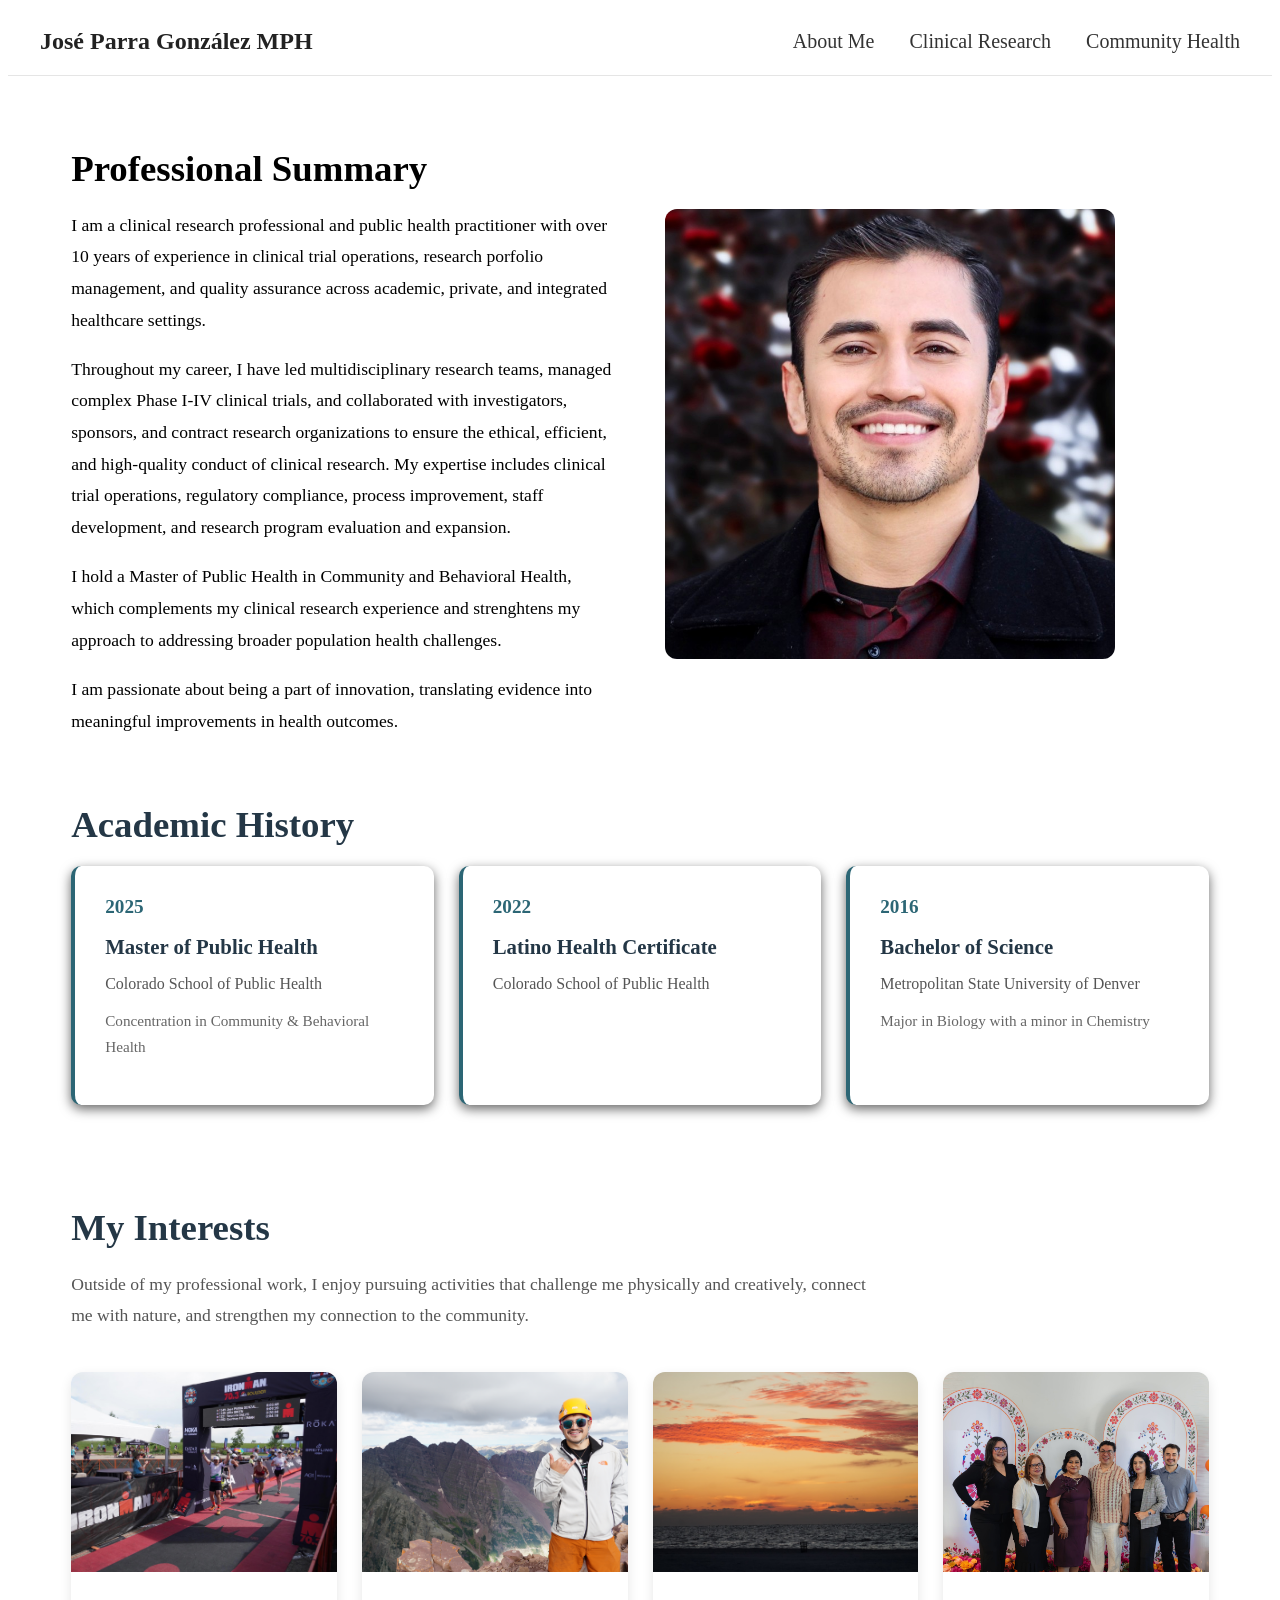
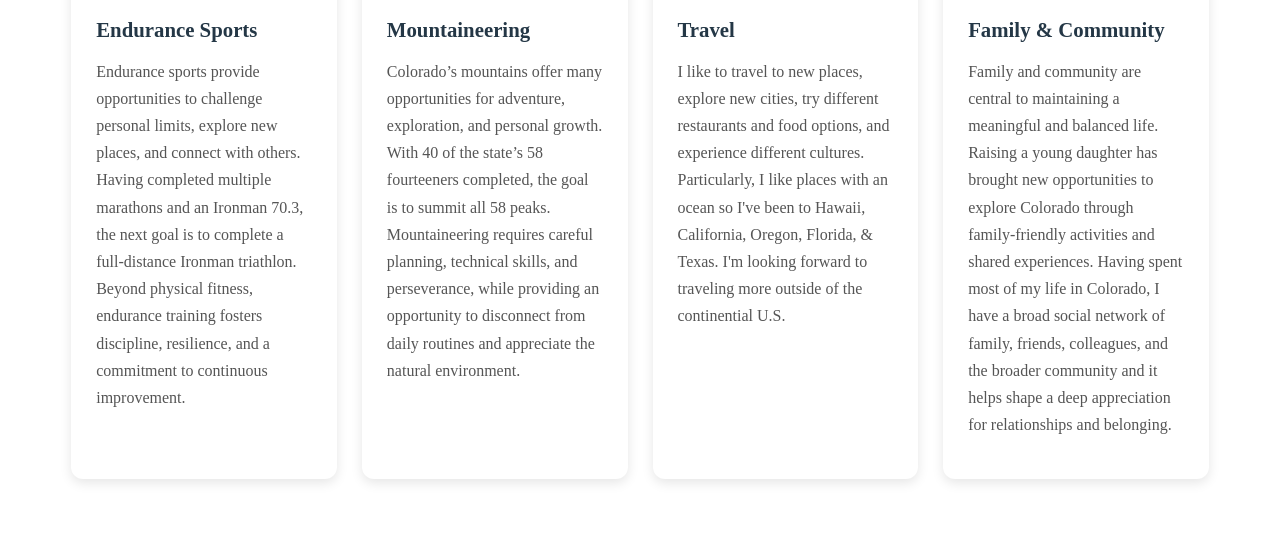
==== index.html @ 6e9a09c0 "Initial website" ====
<!DOCTYPE html>
<html lang="en">
<head>
    <meta charset="UTF-8">
    <meta name="viewport" content="width=device-width, initial-scale=1.0">
    <title>About Me</title>
     <link rel=stylesheet href="styles.css">
</head>
<body>
    <!-- NAVIGATION BAR -->
<header class="site-header">
    <nav class="navbar">

        <!-- Website Name -->
        <a href="index.html" class="nav-logo">José Parra González MPH</a>

        <!-- Mobile Hamburger Button -->
        <button class="menu-toggle" aria-label="Toggle navigation"
                aria-expanded="false" aria-controls="nav-links">
            ☰
        </button>

        <!-- Navigation Links -->
        <ul class="nav-links" id="nav-links">
            <li><a href="index.html">About Me</a></li>
            <li><a href="clinical.html">Clinical Research</a></li>
            <li><a href="publichealth.html">Community Health</a></li>
        </ul>
    </nav>
</header>
<main>
    <section class="professional-summary">
        <div class="prof-container">
            <div class="prof-text">
                <h1> Professional Summary </h1>
                <p> I am a clinical research professional and public health practitioner with over 10 years of experience 
                    in clinical trial operations, research porfolio management, and quality assurance across academic, 
                    private, and integrated healthcare settings.
                </p>
                <p>
                    Throughout my career, I have led multidisciplinary research teams, managed complex Phase I-IV clinical trials, 
                    and collaborated with investigators, sponsors, and contract research organizations to ensure the ethical, 
                    efficient, and high-quality conduct of clinical research. My expertise includes clinical trial operations, 
                    regulatory compliance, process improvement, staff development, and research program
                    evaluation and expansion.
                </p>
                <p>
                    I hold a Master of Public Health in Community and Behavioral Health, 
                    which complements my clinical research experience and strenghtens my 
                    approach to addressing broader population health challenges. 
                    
                </p>
                <p>
                    I am passionate about being a part of innovation, translating evidence 
                    into meaningful improvements in health outcomes.
                </p>
            </div>
            <div class="picture">
                <img src="images/profile.jpeg">
            </div>

        </div>
    </section>
    <section class="education">
        <div class="education-container">
            <h1> Academic History</h1>
        </div>
        <div class="education-grid">
            <!--MPH-->
        <div class="education-card">
            <span class="education-year"> 2025 </span>
            <h2> Master of Public Health </h2>
            <h3> Colorado School of Public Health </h4>
            <p> Concentration in Community & Behavioral Health</p>
        </div>
        <!--CERTIFICATE-->
        <div class="education-card">
            <span class="education-year">2022</span>
            <h2> Latino Health Certificate</h2>
            <h3> Colorado School of Public Health</h3>
        </div>
        <!--BACHELORS-->
        <div class="education-card">
            <span class="education-year">2016</span>
            <h2> Bachelor of Science </h2>
            <h3> Metropolitan State University of Denver</h3>
            <p>Major in Biology with a minor in Chemistry</p>
        </div>
        </div>
    </section>
    <!--INTERESTS-->
    <!-- MY INTERESTS SECTION -->
<section class="interests-section">

    <div class="interests-container">

        <h2>My Interests</h2>

        <p class="interests-intro">
            Outside of my professional work, I enjoy pursuing
            activities that challenge me physically and creatively,
            connect me with nature, and strengthen my connection
            to the community.
        </p>

        <div class="interests-grid">

            <!-- ENDURANCE SPORTS -->
            <div class="interest-card">
                <img src="images/ironman.jpg" alt="Triathlon">

                <div class="interest-content">
                    <h3>Endurance Sports</h3>
                    <p>
                Endurance sports provide opportunities to challenge personal limits, explore new places, and connect with others. 
                Having completed multiple marathons and an Ironman 70.3, the next goal is to complete a full-distance Ironman triathlon. 
                Beyond physical fitness, endurance training fosters discipline, resilience, and a commitment to continuous improvement.
                    </p>
                </div>
            </div>

            <!-- MOUNTAINEERING -->
            <div class="interest-card">
                <img src="images/pyramid.jpg" alt="Mountaineering">

                <div class="interest-content">
                    <h3>Mountaineering</h3>

                    <p>
Colorado’s mountains offer many opportunities for adventure, exploration, and personal growth. 
With 40 of the state’s 58 fourteeners completed, the goal is to summit all 58 peaks. 
Mountaineering requires careful planning, technical skills, and perseverance, while providing an opportunity to disconnect from daily routines and appreciate the natural environment.
                        
                    </p>
                </div>
            </div>

            <!-- PHOTOGRAPHY -->
            <div class="interest-card">
                <img src="images/ocean.jpg" alt="Photography">

                <div class="interest-content">
                    <h3>Travel</h3>

                    <p>
                        I like to travel to new places, explore new cities, try different restaurants and food options, and experience
                        different cultures. Particularly, I like places with an ocean so I've been to Hawaii, California, Oregon, Florida, & Texas. 
                        I'm looking forward to traveling more outside of the continential U.S.
                    </p>
                </div>
            </div>

            <!-- COMMUNITY -->
            <div class="interest-card">
                <img src="images/grupo.jpeg" alt="Community">

                <div class="interest-content">
                    <h3>Family & Community</h3>

                    <p>
                        Family and community are central to maintaining a meaningful and balanced life. 
                        Raising a young daughter has brought new opportunities to explore Colorado through family-friendly activities and shared experiences. 
                        Having spent most of my life in Colorado, I have a broad social network of family, friends, colleagues, 
                        and the broader community and it helps shape a deep appreciation for relationships and belonging.
                    </p>
                </div>
            </div>
        </div>
    </div>
</section>
</main>
</body>
</html>
---- styles.css ----
/* NAVIGATION BAR */

.site-header {
    width: 100%;
    background-color: #ffffff;
    border-bottom: 1px solid #e5e5e5;
    position: sticky;
    top: 0;
    z-index: 1000;
}

.navbar {
    max-width: 1200px;
    margin: 0 auto;
    padding: 20px 30px;

    display: flex;
    justify-content: space-between;
    align-items: center;
}   

/* WEBSITE NAME */

.nav-logo {
    font-size: 24px;
    font-weight: 700;
    color: #222;
    text-decoration: none;
}

/* NAVIGATION LINKS */

.nav-links {
    display: flex;
    align-items: center;
    gap: 35px;

    list-style: none;
    margin: 0;
    padding: 0;
}

.nav-links a {
    text-decoration: none;
    color: #333;
    font-size: 20px;
    font-weight: 500;
    transition: color 0.3s ease;
}

.nav-links a:hover {
    color: #0077b6;
}

/* HAMBURGER BUTTON */

.menu-toggle {
    display: none;
    background: none;
    border: none;
    font-size: 28px;
    cursor: pointer;
}

/* MOBILE NAVIGATION */

@media (max-width: 768px) {

    .navbar {
        padding: 15px 20px;
        flex-wrap: wrap;
    }

    .menu-toggle {
        display: block;
    }

    .nav-links {
        display: none;
        flex-direction: column;
        align-items: flex-start;
        gap: 20px;

        width: 100%;
        padding: 20px 0;
    }

    .nav-links.active {
        display: flex;
    }
}
.professional-summary {
    width: 100%;
    padding: 40px 5% 10px;
    box-sizing: border-box;

}
.prof-container {
    display: grid;
    grid-template-columns: 1fr 1fr;
    align-items: center;
    gap: 50px;
    max-width: 1200px;
    margin: 0 auto;
}
.prof-text {
    text-align: left;
}
.prof-text h1 {
    font-size: 2.3rem;
    margin-bottom: 20px;
}
.prof-text p {
    font-size: 1.1rem;
    line-height: 1.8;
    margin-bottom: 15px;

}
.picture {
    width: 100%;
}
.picture img{
    width: 100%;
    max-width: 450px;
    height: auto;
    display: block;
    border-radius: 12px;
}
.education {
    width: 100%;
    padding: 10px 5%;
    background-color: white;
    box-sizing: border-box;
}
.education-container {
    max-width: 1200px;
    margin: 0 auto;
}
.education-container h1 {
    font-size: 2.3rem;
    margin-bottom: 20px;
    color: #243746
}
.education-grid {
    display: grid;
    grid-template-columns: repeat(3, 1fr);
    gap: 25px;
    max-width: 1200px;
    margin: 0 auto;
}
.education-card {
    background-color: white;
    padding: 30px;
    border-radius: 10px;
    border-left: 4px solid #2c6675;
    box-shadow: 0 4px 12px rgba(0,0,0,0.6);
    transition: transform 0.3s ease;
}
.education-card:hover {
    transform: translateY(-5px);
}
.education-year {
    display: block;
    font-size: 1.2rem;
    font-weight: 600;
    color: #2c6675;
    margin-bottom: 15px;
}
.education-card h2 {
    font-size: 1.3rem;
    margin-bottom: 10px;
    color:#243746
}
.education-card h3{
    font-size: 1rem;
    margin-bottom: 15px;
    font-weight: 500;
    color: #555;
}
.education-card p{
    font-size: 0.95rem;
    line-height: 1.7;
    color: #666
}
@media (max-width: 768px) {

    .education {
        padding: 50px 20px;
    }

    .education-grid {
        grid-template-columns: 1fr;
        gap: 20px;
    }

    .education-container h2 {
        font-size: 1.8rem;
    }

    .education-card {
        padding: 25px;
    }
}
/* MY INTERESTS SECTION */

.interests-section {
    width: 100%;
    padding: 60px 5%;
    box-sizing: border-box;
    background-color: white;
}

.interests-container {
    max-width: 1200px;
    margin: 0 auto;
}

/* HEADING */

.interests-container h2 {
    font-size: 2.3rem;
    color: #243746;
    margin-bottom: 20px;
}

/* INTRODUCTION */

.interests-intro {
    max-width: 800px;
    font-size: 1.1rem;
    line-height: 1.8;
    margin-bottom: 40px;
    color: #555;
}

/* GRID */

.interests-grid {
    display: grid;
    grid-template-columns: repeat(4, minmax(0, 1fr));
    gap: 25px;
}

/* CARDS */

.interest-card {
    background-color: white;
    border-radius: 12px;
    overflow: hidden;
    box-shadow: 0 4px 12px rgba(0, 0, 0, 0.10);
    transition: transform 0.3s ease;
}

.interest-card:hover {
    transform: translateY(-5px);
}

/* IMAGES */

.interest-card img {
    width: 100%;
    height: 200px;
    object-fit: cover;
    display: block;
}

/* TEXT CONTENT */

.interest-content {
    padding: 25px;
}

.interest-content h3 {
    font-size: 1.3rem;
    color: #243746;
    margin-bottom: 15px;
}

.interest-content p {
    font-size: 1rem;
    line-height: 1.7;
    color: #555;
}
.core-competencies h2 {
    font-size: 2rem;
    margin-bottom: 30px;
}
.competencies-grid {
   display: grid;

    grid-template-columns: repeat(3, minmax(0, 1fr));
    gap: 25px;
    align-items: stretch;
}
.competency-card {
    background: #f7f8fa;
    padding: 15px 30px 30px;
    border-radius: 12px;
    box-shadow: 0 4px 12px rgba(0, 0, 0, 0.08);
    margin-top: 0;
}
.competency-card h2 {
    margin-bottom: 8px;
    font-size: 20px;
    color: #243746
}
.competency-card p{
    line-height: 1.6;
}
.experience-section h2 {
    font-size: 2rem;
    margin-bottom: 30px;
}
.experience-card {
    padding: 30px;
    margin-bottom: 25px;
    background: #ffffff;
    border-left: 4px solid #243746;
    box-shadow: 0 4px 12px rgba(0, 0, 0, 0.06);
    border-radius: 8px;
}
.experience-card h3 {
    margin-bottom: 10px;
}
.experience-card span {
    color: #666;
    font-size: 1.1rem;
}
.experience-card p{
    margin-top: 20px;
    line-height: 1.8;
    font-size: 10px;
}
.experience-card ul {
    padding-left: 25px;
    margin-top: 20px;
}

.experience-card li {
    line-height: 1.3;
    margin-bottom: 18px;
}
/* TABLET */
@media (max-width: 900px) {
    .competencies-grid {
        grid-template-columns: repeat(2, 1fr);
    }
}

/* MOBILE */

@media (max-width: 600px) {

    .competencies-grid {
        grid-template-columns: 1fr;
    }
    .competency-card,
    .experience-card {
        padding: 22px;
    }

}
.publications h3 {
    font-size: 2rem;
}
.publications li {
    line-height: 1.3;
}
/* PUBLIC HEALTH PROJECTS */

.public-health-projects {
    width: 100%;
    max-width: 1400px;
    margin: 40px 0;
    padding: 20px 40px;
    padding-left: 0;
    box-sizing: border-box;
    text-align: left;
}
/* SECTION HEADING */

.public-health-projects h2 {
    font-size: 32px;
    color: black;
    margin-bottom: 40px;
}

/* PROJECTS CONTAINER */

.projects-container {
    display: flex;
    flex-direction: column;
}

/* INDIVIDUAL PROJECT */

.project-card {
    display: grid;
    grid-template-columns: 1.5fr 1fr;
    gap: 50px;
    align-items: center;

    padding: 40px 0;
    border-bottom: 1px solid #ddd;
}

/* PROJECT TEXT */

.project-content {
    min-width: 0;
}

.project-year {
    display: block;
    font-size: 16px;
    font-weight: 600;
    color: #777;
    margin-bottom: 12px;
}

.project-content h3 {
    font-size: 26px;
    color: #333;
    margin-bottom: 20px;
}

.project-content p {
    font-size: 17px;
    line-height: 1.8;
    color: #555;
    max-width: 650px;
}

/* PROJECT IMAGE */

.project-image {
    width: 100%;
}

.project-image img {
    width: 100%;
    height: 250px;
    object-fit: cover;
    border-radius: 10px;
    display: block;
}

/* REMOVE LAST DIVIDER */

.project-card:last-child {
    border-bottom: none;
}
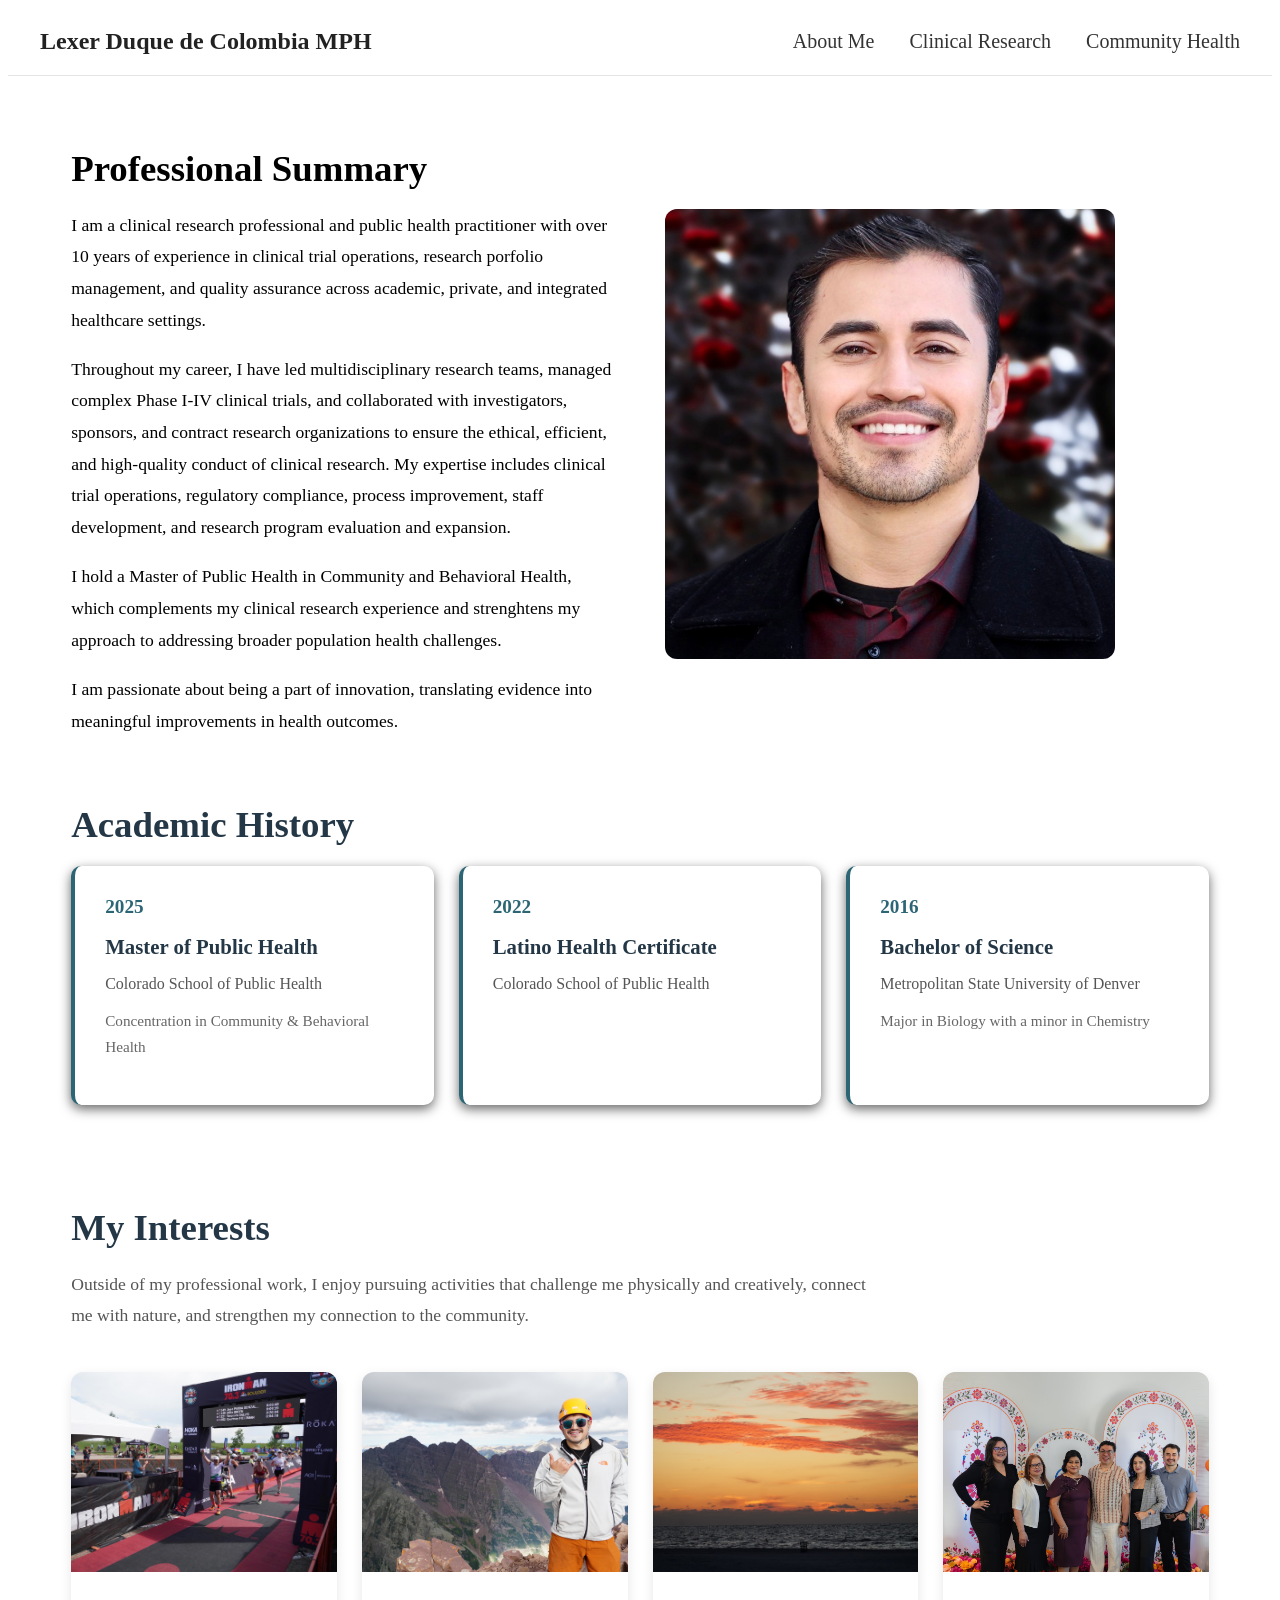
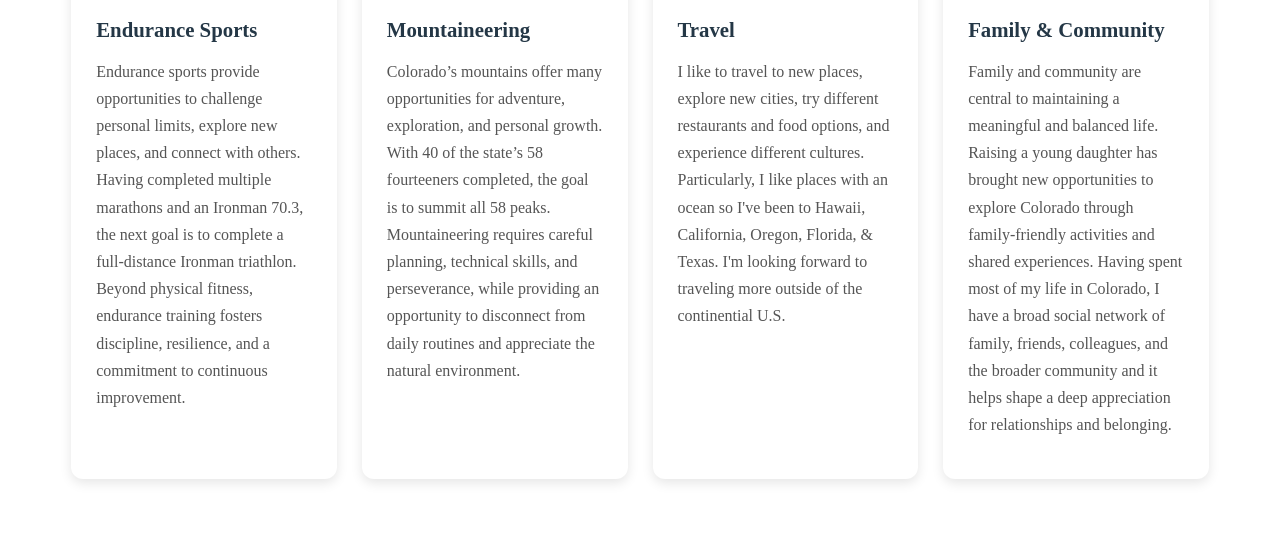
==== commit e494c48a: "name change super Lex" ====
--- a/index.html
+++ b/index.html
@@ -12,7 +12,7 @@
     <nav class="navbar">
 
         <!-- Website Name -->
-        <a href="index.html" class="nav-logo">José Parra González MPH</a>
+        <a href="index.html" class="nav-logo">Lexer Duque de Colombia MPH</a>
 
         <!-- Mobile Hamburger Button -->
         <button class="menu-toggle" aria-label="Toggle navigation"
@@ -169,5 +169,6 @@
     </div>
 </section>
 </main>
+<script src="script.js"></script>
 </body>
 </html>
--- a/styles.css
+++ b/styles.css
@@ -449,4 +449,253 @@
 
 .project-card:last-child {
     border-bottom: none;
+}
+
+@media (max-width: 768px) {
+
+    .navbar {
+        display: flex;
+        justify-content: space-between;
+        align-items: center;
+        position: relative;
+        padding: 15px 20px;
+    }
+
+    .nav-logo {
+        font-size: 18px;
+    }
+
+    .menu-toggle {
+        display: block;
+        cursor: pointer;
+        z-index: 1001;
+    }
+
+    .nav-links {
+        display: none;
+        position: absolute;
+        top: 100%;
+        left: 0;
+        width: 100%;
+        background: white;
+        flex-direction: column;
+        align-items: center;
+        gap: 0;
+        padding: 15px 0;
+        box-shadow: 0 8px 15px rgba(0, 0, 0, 0.1);
+        z-index: 1000;
+    }
+
+    .nav-links.active {
+        display: flex;
+    }
+
+    .nav-links li {
+        width: 100%;
+        text-align: center;
+    }
+
+    .nav-links a {
+        display: block;
+        padding: 12px 20px;
+    }
+}
+/* PUBLIC HEALTH PROJECTS - MOBILE */
+
+.project-card {
+    grid-template-columns: 1fr;
+    gap: 25px;
+    padding: 30px 0;
+}
+
+.project-content {
+    width: 100%;
+    min-width: 0;
+}
+
+.project-content h3 {
+    font-size: 1.5rem;
+    line-height: 1.3;
+}
+
+.project-content p {
+    font-size: 1rem;
+    line-height: 1.7;
+}
+
+.project-image {
+    width: 100%;
+}
+
+.project-image img {
+    width: 100%;
+    height: 220px;
+    object-fit: cover;
+    display: block;
+}
+/* MOBILE RESPONSIVE LAYOUT */
+
+@media (max-width: 768px) {
+
+    .interests-container {
+        display: grid;
+        grid-template-columns: 1fr;
+        gap: 25px;
+        padding: 20px;
+    }
+
+    .interest-card {
+        width: 100%;
+        max-width: 100%;
+        box-sizing: border-box;
+    }
+
+    .interest-card img {
+        width: 100%;
+        height: 220px;
+        object-fit: cover;
+    }
+
+    .interest-card h3 {
+        font-size: 24px;
+    }
+
+    .interest-card p {
+        font-size: 16px;
+        line-height: 1.6;
+    }
+}
+@media (max-width: 768px) {
+
+    .prof-container {
+        display: flex;
+        flex-direction: column;
+        align-items: center;
+        gap: 30px;
+        padding: 20px;
+    }
+
+    .prof-text {
+        width: 100%;
+        max-width: 100%;
+    }
+
+    .prof-text p {
+        font-size: 17px;
+        line-height: 1.7;
+    }
+
+    .picture {
+        width: 100%;
+        display: flex;
+        justify-content: center;
+    }
+
+    .picture img {
+        width: 100%;
+        max-width: 280px;
+        height: auto;
+        border-radius: 15px;
+    }
+}
+@media (max-width: 768px) {
+
+    .projects-container {
+        display: flex;
+        flex-direction: column;
+        gap: 25px;
+        padding: 20px;
+    }
+
+    .project-card {
+        width: 100%;
+        max-width: 100%;
+    }
+
+    .project-card h3 {
+        font-size: 26px;
+        line-height: 1.3;
+    }
+
+
+    .project-card p {
+        font-size: 16px;
+        line-height: 1.7;
+    }
+
+    .project-image {
+        width: 100%;
+        display: flex;
+        justify-content: center;
+    }
+
+    .project-image img {
+        width: 100%;
+        max-width: 350px;
+        height: auto;
+        object-fit: cover;
+        border-radius: 15px;
+    }
+}
+/* =====================================
+   MY INTERESTS - MOBILE RESPONSIVE
+===================================== */
+
+@media (max-width: 768px) {
+
+    .interests-section {
+        width: 100%;
+        padding: 40px 20px;
+        box-sizing: border-box;
+    }
+
+    .interests-container {
+        width: 100%;
+        max-width: 100%;
+        margin: 0 auto;
+    }
+
+    .interests-grid {
+        display: grid;
+        grid-template-columns: 1fr;
+        gap: 25px;
+    }
+
+    .interest-card {
+        width: 100%;
+        min-width: 0;
+        box-sizing: border-box;
+        overflow: hidden;
+    }
+
+    .interest-card img {
+        width: 100%;
+        height: 220px;
+        object-fit: cover;
+        display: block;
+    }
+
+    .interest-content {
+        padding: 20px;
+    }
+
+    .interest-content h3 {
+        font-size: 1.4rem;
+        line-height: 1.3;
+    }
+
+    .interest-content p {
+        font-size: 1rem;
+        line-height: 1.7;
+        overflow-wrap: break-word;
+    }
+
+    .interests-container h2 {
+        font-size: 2rem;
+    }
+
+    .interests-intro {
+        font-size: 1rem;
+        line-height: 1.7;
+    }
 }
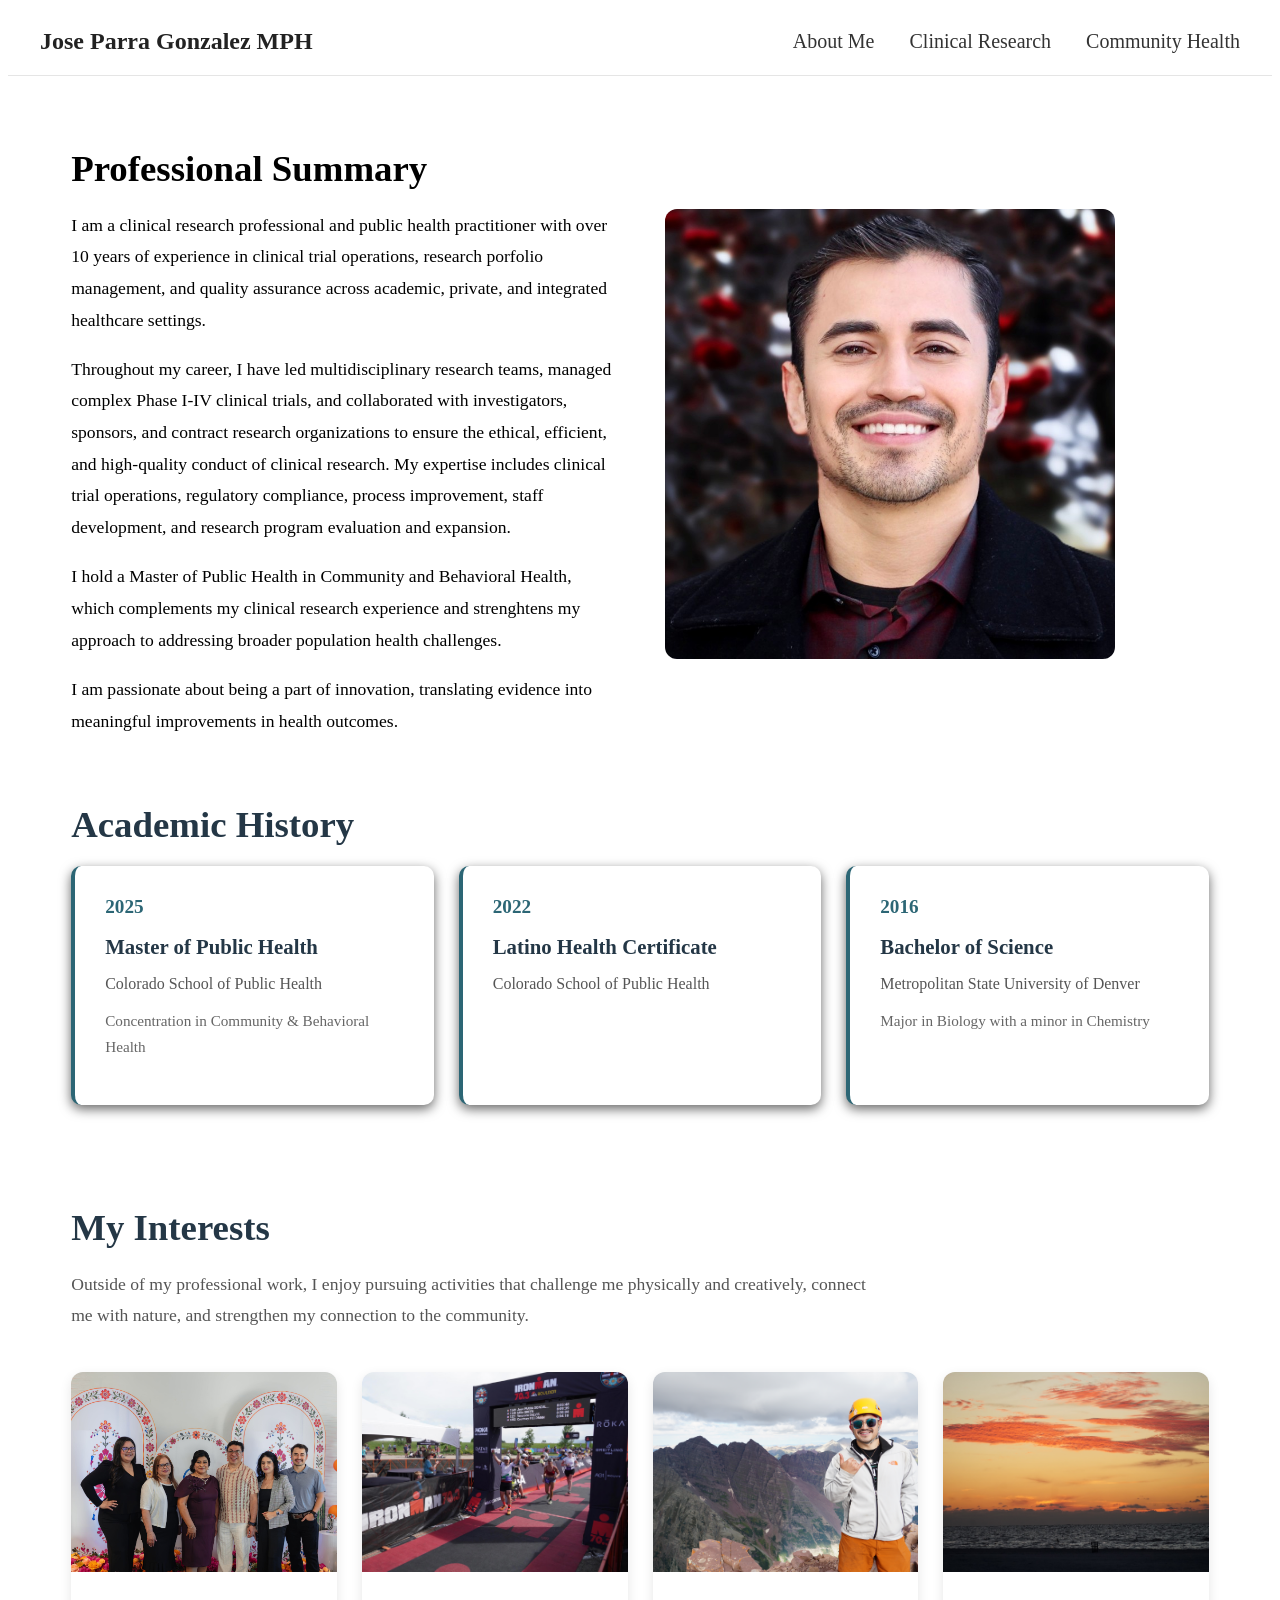
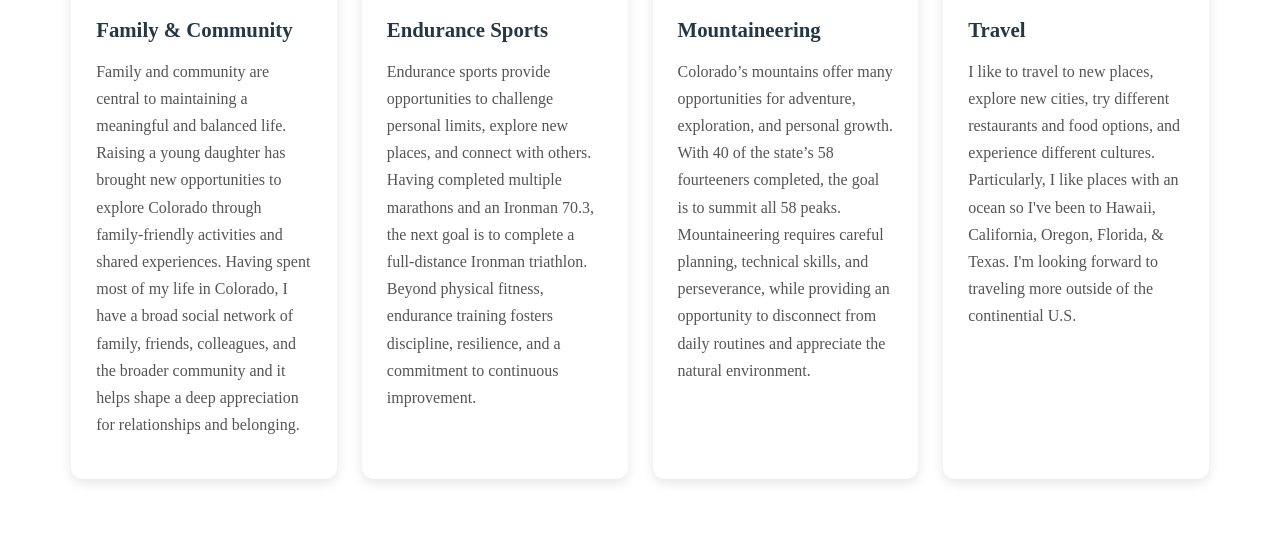
==== commit 304613b7: "name change name" ====
--- a/index.html
+++ b/index.html
@@ -12,7 +12,7 @@
     <nav class="navbar">
 
         <!-- Website Name -->
-        <a href="index.html" class="nav-logo">Lexer Duque de Colombia MPH</a>
+        <a href="index.html" class="nav-logo">Jose Parra Gonzalez  MPH</a>
 
         <!-- Mobile Hamburger Button -->
         <button class="menu-toggle" aria-label="Toggle navigation"
@@ -104,7 +104,21 @@
         </p>
 
         <div class="interests-grid">
+            <!-- COMMUNITY -->
+            <div class="interest-card">
+                <img src="images/grupo.jpeg" alt="Community">
 
+                <div class="interest-content">
+                    <h3>Family & Community</h3>
+
+                    <p>
+                        Family and community are central to maintaining a meaningful and balanced life. 
+                        Raising a young daughter has brought new opportunities to explore Colorado through family-friendly activities and shared experiences. 
+                        Having spent most of my life in Colorado, I have a broad social network of family, friends, colleagues, 
+                        and the broader community and it helps shape a deep appreciation for relationships and belonging.
+                    </p>
+                </div>
+            </div>
             <!-- ENDURANCE SPORTS -->
             <div class="interest-card">
                 <img src="images/ironman.jpg" alt="Triathlon">
@@ -150,21 +164,7 @@
                 </div>
             </div>
 
-            <!-- COMMUNITY -->
-            <div class="interest-card">
-                <img src="images/grupo.jpeg" alt="Community">
 
-                <div class="interest-content">
-                    <h3>Family & Community</h3>
-
-                    <p>
-                        Family and community are central to maintaining a meaningful and balanced life. 
-                        Raising a young daughter has brought new opportunities to explore Colorado through family-friendly activities and shared experiences. 
-                        Having spent most of my life in Colorado, I have a broad social network of family, friends, colleagues, 
-                        and the broader community and it helps shape a deep appreciation for relationships and belonging.
-                    </p>
-                </div>
-            </div>
         </div>
     </div>
 </section>
--- a/styles.css
+++ b/styles.css
@@ -366,277 +366,7 @@
 .publications li {
     line-height: 1.3;
 }
-/* PUBLIC HEALTH PROJECTS */
-
-.public-health-projects {
-    width: 100%;
-    max-width: 1400px;
-    margin: 40px 0;
-    padding: 20px 40px;
-    padding-left: 0;
-    box-sizing: border-box;
-    text-align: left;
-}
-/* SECTION HEADING */
-
-.public-health-projects h2 {
-    font-size: 32px;
-    color: black;
-    margin-bottom: 40px;
-}
-
-/* PROJECTS CONTAINER */
-
-.projects-container {
-    display: flex;
-    flex-direction: column;
-}
-
-/* INDIVIDUAL PROJECT */
-
-.project-card {
-    display: grid;
-    grid-template-columns: 1.5fr 1fr;
-    gap: 50px;
-    align-items: center;
-
-    padding: 40px 0;
-    border-bottom: 1px solid #ddd;
-}
-
-/* PROJECT TEXT */
-
-.project-content {
-    min-width: 0;
-}
-
-.project-year {
-    display: block;
-    font-size: 16px;
-    font-weight: 600;
-    color: #777;
-    margin-bottom: 12px;
-}
-
-.project-content h3 {
-    font-size: 26px;
-    color: #333;
-    margin-bottom: 20px;
-}
-
-.project-content p {
-    font-size: 17px;
-    line-height: 1.8;
-    color: #555;
-    max-width: 650px;
-}
-
-/* PROJECT IMAGE */
-
-.project-image {
-    width: 100%;
-}
-
-.project-image img {
-    width: 100%;
-    height: 250px;
-    object-fit: cover;
-    border-radius: 10px;
-    display: block;
-}
-
-/* REMOVE LAST DIVIDER */
-
-.project-card:last-child {
-    border-bottom: none;
-}
-
-@media (max-width: 768px) {
-
-    .navbar {
-        display: flex;
-        justify-content: space-between;
-        align-items: center;
-        position: relative;
-        padding: 15px 20px;
-    }
-
-    .nav-logo {
-        font-size: 18px;
-    }
-
-    .menu-toggle {
-        display: block;
-        cursor: pointer;
-        z-index: 1001;
-    }
-
-    .nav-links {
-        display: none;
-        position: absolute;
-        top: 100%;
-        left: 0;
-        width: 100%;
-        background: white;
-        flex-direction: column;
-        align-items: center;
-        gap: 0;
-        padding: 15px 0;
-        box-shadow: 0 8px 15px rgba(0, 0, 0, 0.1);
-        z-index: 1000;
-    }
-
-    .nav-links.active {
-        display: flex;
-    }
-
-    .nav-links li {
-        width: 100%;
-        text-align: center;
-    }
-
-    .nav-links a {
-        display: block;
-        padding: 12px 20px;
-    }
-}
-/* PUBLIC HEALTH PROJECTS - MOBILE */
-
-.project-card {
-    grid-template-columns: 1fr;
-    gap: 25px;
-    padding: 30px 0;
-}
-
-.project-content {
-    width: 100%;
-    min-width: 0;
-}
-
-.project-content h3 {
-    font-size: 1.5rem;
-    line-height: 1.3;
-}
-
-.project-content p {
-    font-size: 1rem;
-    line-height: 1.7;
-}
-
-.project-image {
-    width: 100%;
-}
-
-.project-image img {
-    width: 100%;
-    height: 220px;
-    object-fit: cover;
-    display: block;
-}
-/* MOBILE RESPONSIVE LAYOUT */
-
-@media (max-width: 768px) {
-
-    .interests-container {
-        display: grid;
-        grid-template-columns: 1fr;
-        gap: 25px;
-        padding: 20px;
-    }
-
-    .interest-card {
-        width: 100%;
-        max-width: 100%;
-        box-sizing: border-box;
-    }
-
-    .interest-card img {
-        width: 100%;
-        height: 220px;
-        object-fit: cover;
-    }
-
-    .interest-card h3 {
-        font-size: 24px;
-    }
-
-    .interest-card p {
-        font-size: 16px;
-        line-height: 1.6;
-    }
-}
-@media (max-width: 768px) {
-
-    .prof-container {
-        display: flex;
-        flex-direction: column;
-        align-items: center;
-        gap: 30px;
-        padding: 20px;
-    }
-
-    .prof-text {
-        width: 100%;
-        max-width: 100%;
-    }
-
-    .prof-text p {
-        font-size: 17px;
-        line-height: 1.7;
-    }
-
-    .picture {
-        width: 100%;
-        display: flex;
-        justify-content: center;
-    }
-
-    .picture img {
-        width: 100%;
-        max-width: 280px;
-        height: auto;
-        border-radius: 15px;
-    }
-}
-@media (max-width: 768px) {
-
-    .projects-container {
-        display: flex;
-        flex-direction: column;
-        gap: 25px;
-        padding: 20px;
-    }
-
-    .project-card {
-        width: 100%;
-        max-width: 100%;
-    }
-
-    .project-card h3 {
-        font-size: 26px;
-        line-height: 1.3;
-    }
-
-
-    .project-card p {
-        font-size: 16px;
-        line-height: 1.7;
-    }
-
-    .project-image {
-        width: 100%;
-        display: flex;
-        justify-content: center;
-    }
-
-    .project-image img {
-        width: 100%;
-        max-width: 350px;
-        height: auto;
-        object-fit: cover;
-        border-radius: 15px;
-    }
-}
+
 /* =====================================
    MY INTERESTS - MOBILE RESPONSIVE
 ===================================== */
@@ -698,4 +428,117 @@
         font-size: 1rem;
         line-height: 1.7;
     }
+}
+/* PUBLIC HEALTH PROJECTS */
+
+.public-health-projects {
+    width: 100%;
+    max-width: none;
+    margin: 40px 0;
+    padding: 20px 0;
+    box-sizing: border-box;
+    text-align: left;
+}
+
+/* SECTION HEADING */
+
+.public-health-projects h2 {
+    font-size: 32px;
+    color: black;
+    margin: 0 0 20px 0;
+}
+/* PROJECTS CONTAINER */
+
+.projects-container {
+    display: flex;
+    flex-direction: column;
+    gap: 40px;
+}
+/* INDIVIDUAL PROJECT */
+
+.project-card {
+    display: grid;
+    grid-template-columns: minmax(0, 1.5fr) minmax(0, 1fr);
+    gap: 30px;
+    align-items: start;
+
+    padding: 20px 0;
+    border-bottom: 1px solid #ddd;
+}
+/* PROJECT TEXT */
+
+.project-content {
+    min-width: 0;
+}
+
+.project-content h3 {
+    font-size: 26px;
+    margin-bottom: 15px;
+}
+
+.project-year {
+    display: block;
+    font-size: 17px;
+    margin-bottom: 20px;
+}
+
+.project-content p {
+    font-size: 17px;
+    line-height: 1.7;
+}
+/* PROJECT IMAGES */
+
+.project-image {
+    width: 100%;
+}
+
+.project-image img {
+    width: 100%;
+    height: 300px;
+    object-fit: cover;
+    border-radius: 10px;
+    display: block;
+}
+/* MOBILE PROJECT LAYOUT */
+
+@media (max-width: 768px) {
+
+    .public-health-projects {
+        padding: 20px;
+    }
+
+    .project-card {
+        grid-template-columns: 1fr;
+        gap: 25px;
+    }
+
+    .project-content h3 {
+        font-size: 22px;
+    }
+
+    .project-image img {
+        height: 220px;
+    }
+
+}
+/*==CERTIFICATION==*/
+.certification {
+    width: 100%;
+    max-width: 1400px;
+    margin: 40px 0;
+    padding: 30px 0;
+    box-sizing: border-box;
+}
+.certification li {
+    list-style-type: disc;
+    padding-left: 25px;
+    margin: 0;
+}
+.certification h3 {
+    font-size: 30px;
+    font-weight: 700;
+    color: #222;
+    margin-bottom: 25px;
+    text-decoration: none;
+    border-bottom: none;
 }
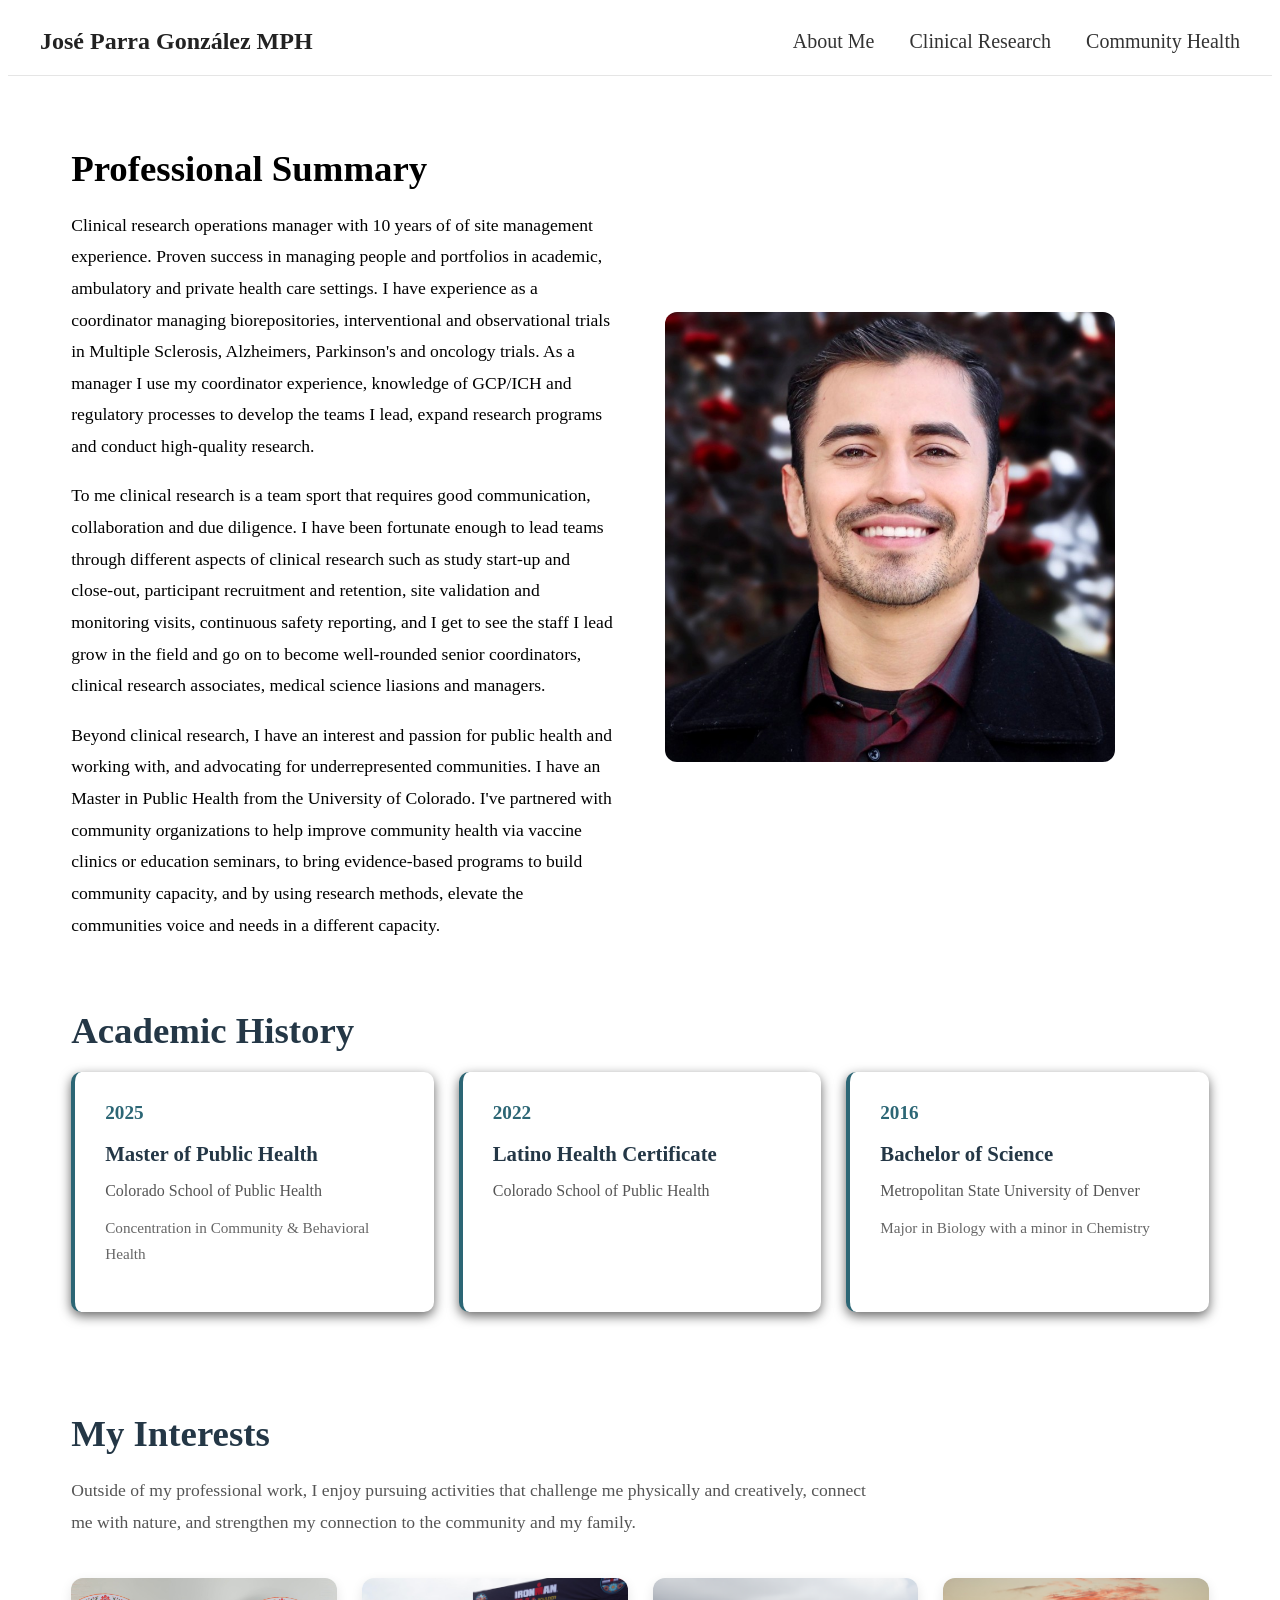
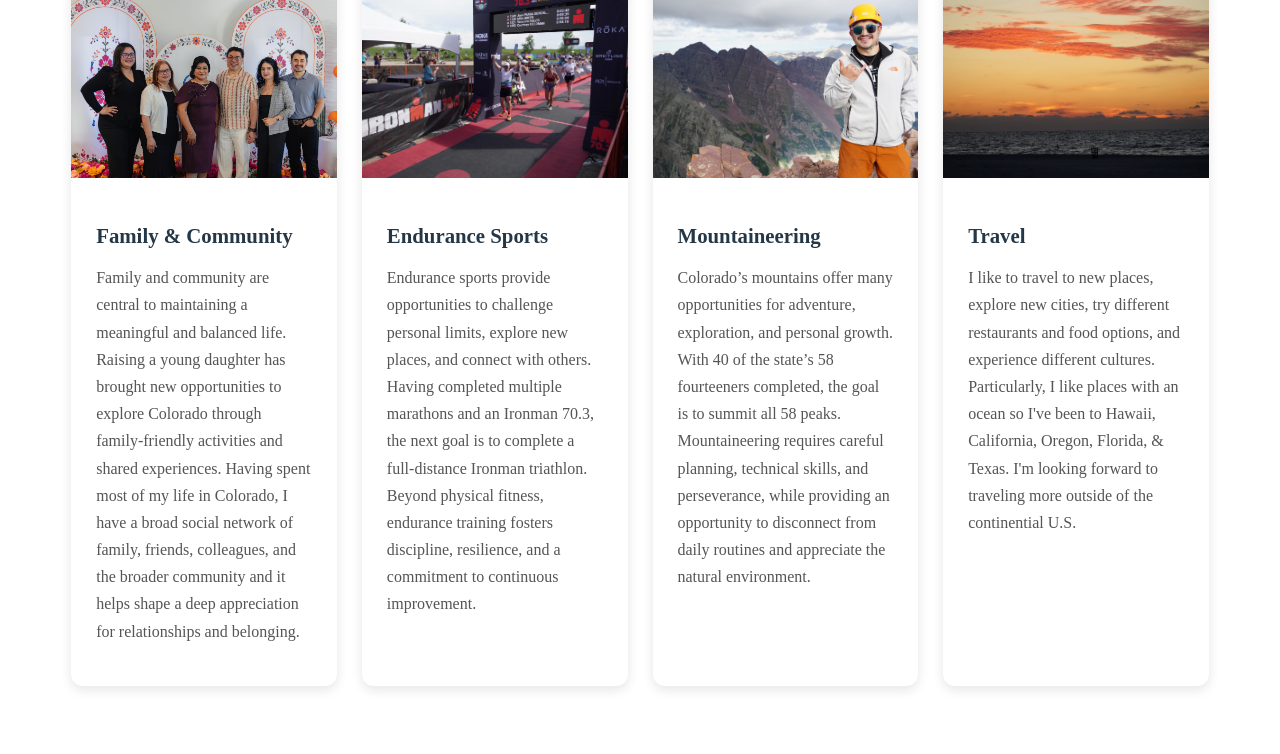
==== commit 461d3b0e: "updated index Updated" ====
--- a/index.html
+++ b/index.html
@@ -12,7 +12,7 @@
     <nav class="navbar">
 
         <!-- Website Name -->
-        <a href="index.html" class="nav-logo">Jose Parra Gonzalez  MPH</a>
+        <a href="index.html" class="nav-logo">José Parra González  MPH</a>
 
         <!-- Mobile Hamburger Button -->
         <button class="menu-toggle" aria-label="Toggle navigation"
@@ -33,27 +33,24 @@
         <div class="prof-container">
             <div class="prof-text">
                 <h1> Professional Summary </h1>
-                <p> I am a clinical research professional and public health practitioner with over 10 years of experience 
-                    in clinical trial operations, research porfolio management, and quality assurance across academic, 
-                    private, and integrated healthcare settings.
+                <p> Clinical research operations manager with 10 years of of site management experience. Proven success in managing people and portfolios in 
+                    academic, ambulatory and private health care settings. I have experience as a coordinator managing biorepositories, interventional and observational
+                    trials in Multiple Sclerosis, Alzheimers, Parkinson's and oncology trials. As a manager I use my coordinator experience, 
+                    knowledge of GCP/ICH and regulatory processes to develop the teams I lead, expand research programs and conduct high-quality research.
                 </p>
                 <p>
-                    Throughout my career, I have led multidisciplinary research teams, managed complex Phase I-IV clinical trials, 
-                    and collaborated with investigators, sponsors, and contract research organizations to ensure the ethical, 
-                    efficient, and high-quality conduct of clinical research. My expertise includes clinical trial operations, 
-                    regulatory compliance, process improvement, staff development, and research program
-                    evaluation and expansion.
+                    To me clinical research is a team sport that requires good communication, collaboration and due diligence. I have been fortunate 
+                    enough to lead teams through different aspects of clinical research such as study start-up and close-out, participant recruitment and retention, site validation and monitoring visits, 
+                    continuous safety reporting, and I get to see the staff I lead grow in the field and go on to become well-rounded senior coordinators, clinical research associates, medical science liasions and managers. 
                 </p>
                 <p>
-                    I hold a Master of Public Health in Community and Behavioral Health, 
-                    which complements my clinical research experience and strenghtens my 
-                    approach to addressing broader population health challenges. 
-                    
+                    Beyond clinical research, I have an interest and passion for public health and working with, and advocating for underrepresented communities. I have an Master
+                    in Public Health from the University of Colorado. I've partnered with community organizations to help improve community health via vaccine clinics or education seminars, to bring 
+                    evidence-based programs to build community capacity, and by using research methods, elevate the communities voice and needs in a different capacity. 
                 </p>
-                <p>
-                    I am passionate about being a part of innovation, translating evidence 
-                    into meaningful improvements in health outcomes.
-                </p>
+              <p> 
+
+              </p>
             </div>
             <div class="picture">
                 <img src="images/profile.jpeg">
@@ -100,7 +97,7 @@
             Outside of my professional work, I enjoy pursuing
             activities that challenge me physically and creatively,
             connect me with nature, and strengthen my connection
-            to the community.
+            to the community and my family.
         </p>
 
         <div class="interests-grid">
@@ -151,7 +148,7 @@
 
             <!-- PHOTOGRAPHY -->
             <div class="interest-card">
-                <img src="images/ocean.jpg" alt="Photography">
+                <img src="images/ocean.jpg" alt="travel">
 
                 <div class="interest-content">
                     <h3>Travel</h3>
--- a/styles.css
+++ b/styles.css
@@ -541,4 +541,42 @@
     margin-bottom: 25px;
     text-decoration: none;
     border-bottom: none;
-}+}
+/* MOBILE ABOUT ME SECTION */
+
+@media (max-width: 768px) {
+
+    .prof-container {
+        display: flex;
+        flex-direction: column;
+        align-items: center;
+        gap: 25px;
+        padding: 20px;
+    }
+
+    .prof-text {
+        width: 100%;
+        max-width: 100%;
+        order: 2;
+    }
+
+    .picture {
+        width: 100%;
+        display: flex;
+        justify-content: center;
+        order: 1;
+    }
+
+    .picture img {
+        width: 200px;
+        height: auto;
+        border-radius: 12px;
+    }
+
+    .about-text p {
+        font-size: 16px;
+        line-height: 1.7;
+        margin-bottom: 20px;
+    }
+
+}
